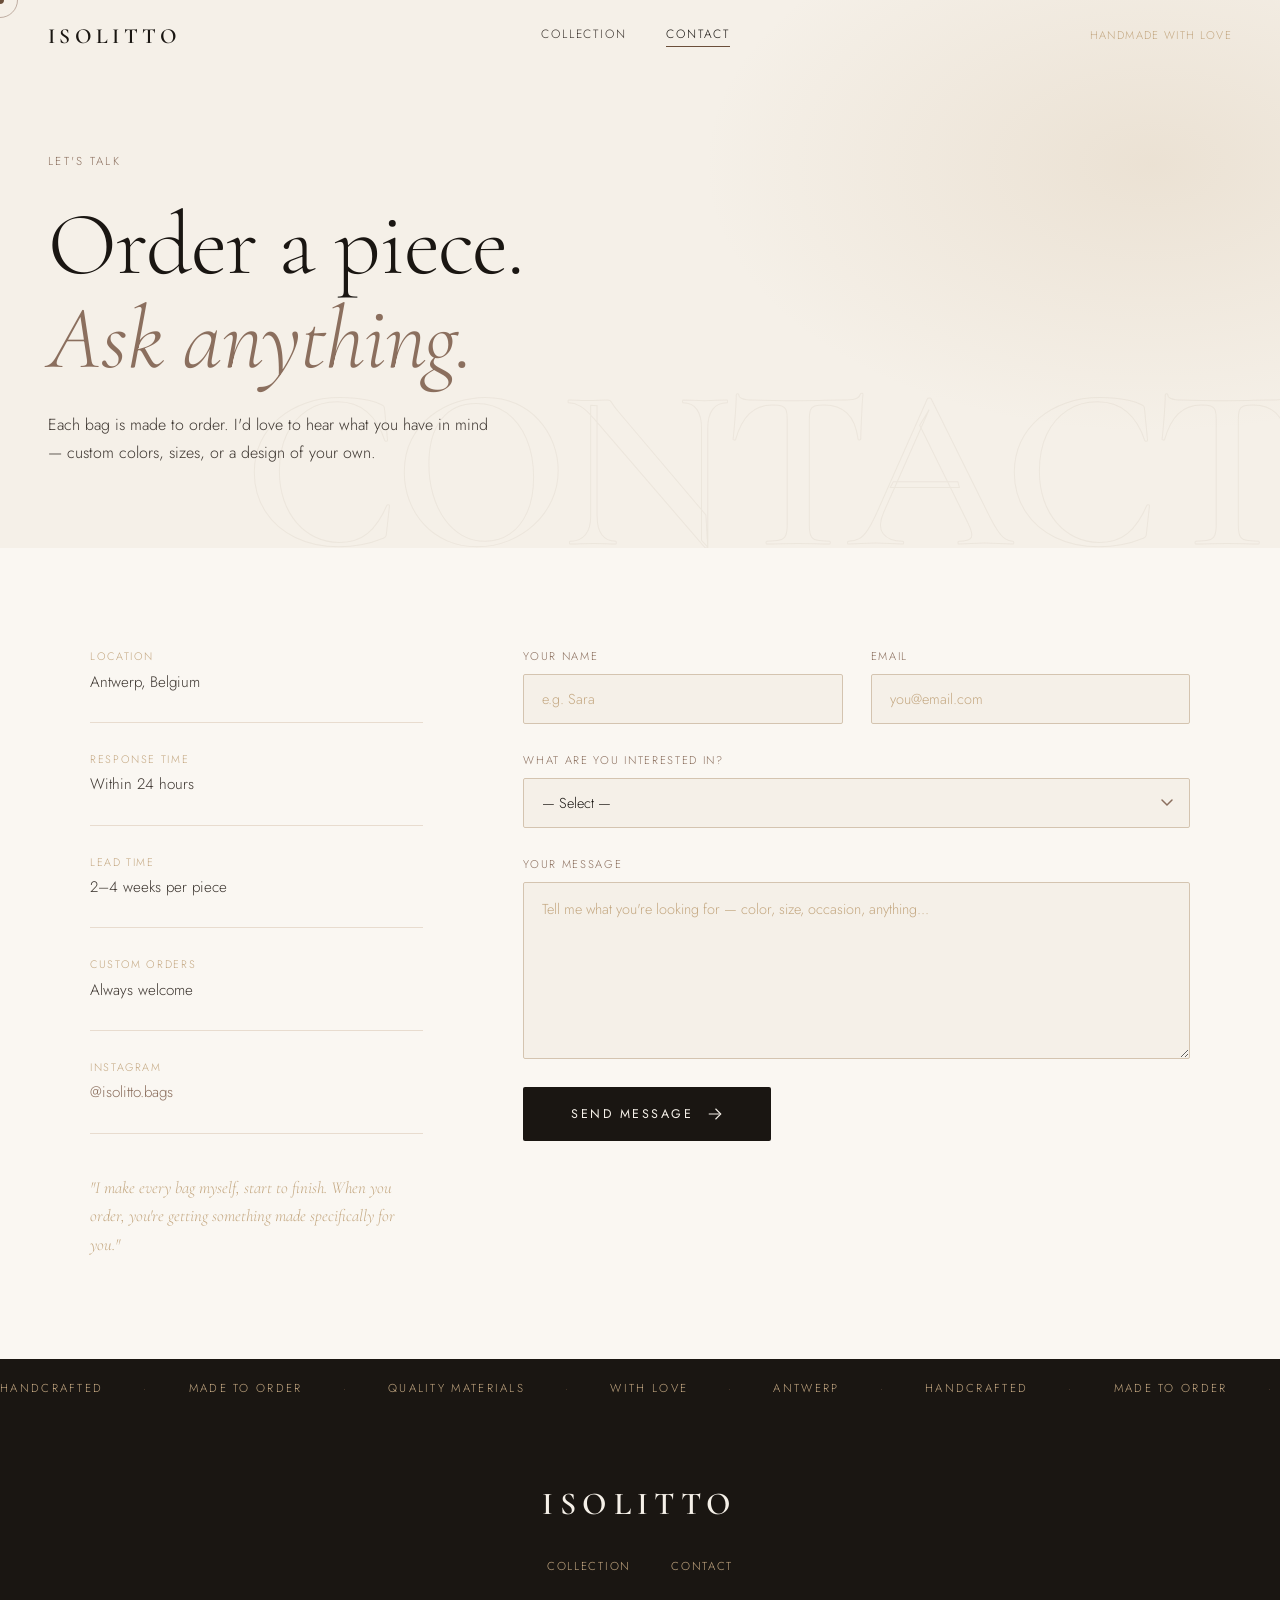
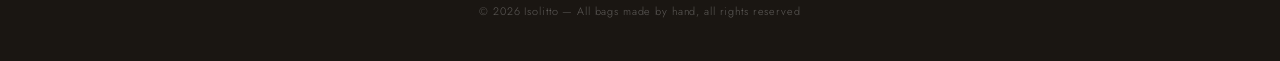
==== contact.html @ eee50d2f "Add files via upload" ====
<!DOCTYPE html>
<html lang="en">
<head>
  <meta charset="UTF-8" />
  <meta name="viewport" content="width=device-width, initial-scale=1.0" />
  <title>Contact — ISOLITTO</title>
  <link rel="stylesheet" href="style.css" />
  <link rel="preconnect" href="https://fonts.googleapis.com">
  <link rel="preconnect" href="https://fonts.gstatic.com" crossorigin>
  <link href="https://fonts.googleapis.com/css2?family=Cormorant+Garamond:ital,wght@0,300;0,400;0,500;0,600;1,300;1,400&family=Jost:wght@200;300;400;500&display=swap" rel="stylesheet">
</head>
<body class="contact-page">

  <div class="cursor" id="cursor"></div>
  <div class="cursor-follower" id="cursor-follower"></div>

  <!-- NAV -->
  <nav id="nav">
    <div class="nav-logo">
      <a href="index.html">ISOLITTO</a>
    </div>
    <div class="nav-links">
      <a href="index.html" class="nav-link">Collection</a>
      <a href="contact.html" class="nav-link active">Contact</a>
    </div>
    <div class="nav-tagline">Handmade with love</div>
  </nav>

  <!-- CONTACT HERO -->
  <section class="contact-hero">
    <div class="contact-hero-inner">
      <span class="hero-label">Let's talk</span>
      <h1 class="contact-title">Order a piece.<br><em>Ask anything.</em></h1>
      <p class="contact-sub">Each bag is made to order. I'd love to hear what you have in mind — custom colors, sizes, or a design of your own.</p>
    </div>
    <div class="hero-bg-text">CONTACT</div>
  </section>

  <!-- CONTACT BODY -->
  <section class="contact-body">
    <div class="contact-grid">

      <!-- LEFT: INFO -->
      <div class="contact-info">
        <div class="contact-info-block">
          <span class="ci-label">Location</span>
          <span class="ci-value">Antwerp, Belgium</span>
        </div>
        <div class="contact-info-block">
          <span class="ci-label">Response time</span>
          <span class="ci-value">Within 24 hours</span>
        </div>
        <div class="contact-info-block">
          <span class="ci-label">Lead time</span>
          <span class="ci-value">2–4 weeks per piece</span>
        </div>
        <div class="contact-info-block">
          <span class="ci-label">Custom orders</span>
          <span class="ci-value">Always welcome</span>
        </div>
        <div class="contact-info-block">
          <span class="ci-label">Instagram</span>
          <span class="ci-value"><a href="#">@isolitto.bags</a></span>
        </div>

        <div class="contact-note">
          <em>"I make every bag myself, start to finish. When you order, you're getting something made specifically for you."</em>
        </div>
      </div>

      <!-- RIGHT: FORM -->
      <div class="contact-form-wrap">
        <form class="contact-form" id="contactForm">

          <div class="form-row">
            <div class="form-group">
              <label for="fname">Your name</label>
              <input type="text" id="fname" name="name" placeholder="e.g. Sara" required />
            </div>
            <div class="form-group">
              <label for="femail">Email</label>
              <input type="email" id="femail" name="email" placeholder="you@email.com" required />
            </div>
          </div>

          <div class="form-group">
            <label for="fsubject">What are you interested in?</label>
            <select id="fsubject" name="subject">
              <option value="">— Select —</option>
              <option value="order">Order a specific bag</option>
              <option value="custom">Custom design</option>
              <option value="question">General question</option>
              <option value="other">Something else</option>
            </select>
          </div>

          <div class="form-group">
            <label for="fmessage">Your message</label>
            <textarea id="fmessage" name="message" rows="6" placeholder="Tell me what you're looking for — color, size, occasion, anything..."></textarea>
          </div>

          <button type="submit" class="btn-submit">
            <span class="btn-text">Send message</span>
            <svg viewBox="0 0 24 24" fill="none" stroke="currentColor" stroke-width="1.5"><path d="M5 12h14M14 5l7 7-7 7"/></svg>
          </button>

          <div class="form-success" id="formSuccess">
            <svg viewBox="0 0 24 24" fill="none" stroke="currentColor" stroke-width="1.5"><path d="M20 6L9 17l-5-5"/></svg>
            <span>Message sent! I'll get back to you soon.</span>
          </div>

        </form>
      </div>

    </div>
  </section>

  <!-- MARQUEE -->
  <div class="marquee-wrap">
    <div class="marquee-track">
      <span>Handcrafted</span><span>·</span>
      <span>Made to Order</span><span>·</span>
      <span>Quality Materials</span><span>·</span>
      <span>With Love</span><span>·</span>
      <span>Antwerp</span><span>·</span>
      <span>Handcrafted</span><span>·</span>
      <span>Made to Order</span><span>·</span>
      <span>Quality Materials</span><span>·</span>
      <span>With Love</span><span>·</span>
      <span>Antwerp</span><span>·</span>
    </div>
  </div>

  <!-- FOOTER -->
  <footer class="footer">
    <div class="footer-inner">
      <div class="footer-logo">ISOLITTO</div>
      <div class="footer-links">
        <a href="index.html">Collection</a>
        <a href="contact.html">Contact</a>
      </div>
      <p class="footer-copy">© 2026 Isolitto — All bags made by hand, all rights reserved</p>
    </div>
  </footer>

  <script src="script.js"></script>
</body>
</html>
---- style.css ----
/* ============================
   MAREN — Handmade Bags
   Style Sheet
   ============================ */

:root {
  --cream:      #F5F0E8;
  --warm-white: #FAF7F2;
  --ink:        #1A1612;
  --ink-soft:   #3D3630;
  --brown:      #8B6F5E;
  --brown-light:#C4A882;
  --sand:       #E8DCCF;
  --sand-mid:   #D4C4B0;
  --accent:     #6B4F3A;
  --font-display: 'Cormorant Garamond', Georgia, serif;
  --font-sans:    'Jost', sans-serif;
  --nav-h: 72px;
}

*, *::before, *::after { box-sizing: border-box; margin: 0; padding: 0; }

html { scroll-behavior: smooth; font-size: 16px; }

body {
  background: var(--warm-white);
  color: var(--ink);
  font-family: var(--font-sans);
  font-weight: 300;
  line-height: 1.6;
  overflow-x: hidden;
  cursor: none;
}

a { color: inherit; text-decoration: none; }
img { display: block; width: 100%; height: 100%; object-fit: cover; }

/* ============================
   CUSTOM CURSOR
   ============================ */
.cursor {
  position: fixed;
  top: 0; left: 0;
  width: 8px; height: 8px;
  background: var(--accent);
  border-radius: 50%;
  pointer-events: none;
  z-index: 9999;
  transform: translate(-50%, -50%);
  transition: transform 0.1s ease, background 0.2s;
}
.cursor-follower {
  position: fixed;
  top: 0; left: 0;
  width: 36px; height: 36px;
  border: 1px solid var(--brown);
  border-radius: 50%;
  pointer-events: none;
  z-index: 9998;
  transform: translate(-50%, -50%);
  transition: transform 0.18s ease, width 0.2s, height 0.2s, opacity 0.2s;
  opacity: 0.5;
}
body:has(a:hover) .cursor-follower,
body:has(button:hover) .cursor-follower {
  width: 52px; height: 52px;
  opacity: 0.8;
}

/* ============================
   NAV
   ============================ */
nav {
  position: fixed;
  top: 0; left: 0; right: 0;
  height: var(--nav-h);
  display: flex;
  align-items: center;
  justify-content: space-between;
  padding: 0 48px;
  z-index: 100;
  transition: background 0.4s, box-shadow 0.4s;
}
nav.scrolled {
  background: rgba(250,247,242,0.95);
  backdrop-filter: blur(12px);
  box-shadow: 0 1px 0 rgba(26,22,18,0.08);
}
.nav-logo a {
  font-family: var(--font-display);
  font-weight: 600;
  font-size: 1.35rem;
  letter-spacing: 0.2em;
  color: var(--ink);
}
.nav-links {
  display: flex;
  gap: 40px;
}
.nav-link {
  font-size: 0.75rem;
  letter-spacing: 0.15em;
  text-transform: uppercase;
  color: var(--ink-soft);
  position: relative;
  padding-bottom: 2px;
}
.nav-link::after {
  content: '';
  position: absolute;
  bottom: 0; left: 0;
  width: 0; height: 1px;
  background: var(--accent);
  transition: width 0.3s ease;
}
.nav-link:hover::after,
.nav-link.active::after { width: 100%; }
.nav-link.active { color: var(--ink); }
.nav-tagline {
  font-size: 0.7rem;
  letter-spacing: 0.12em;
  color: var(--brown-light);
  text-transform: uppercase;
}

/* ============================
   HERO
   ============================ */
.hero {
  min-height: 100vh;
  display: flex;
  flex-direction: column;
  justify-content: center;
  padding: calc(var(--nav-h) + 60px) 48px 80px;
  position: relative;
  overflow: hidden;
  background: var(--warm-white);
}
.hero::before {
  content: '';
  position: absolute;
  inset: 0;
  background:
    radial-gradient(ellipse 60% 50% at 80% 40%, rgba(196,168,130,0.15) 0%, transparent 70%),
    radial-gradient(ellipse 40% 60% at 10% 70%, rgba(139,111,94,0.08) 0%, transparent 60%);
  pointer-events: none;
}
.hero-bg-text {
  position: absolute;
  bottom: -4vw;
  right: -2vw;
  font-family: var(--font-display);
  font-weight: 600;
  font-size: 22vw;
  color: transparent;
  -webkit-text-stroke: 1px rgba(139,111,94,0.08);
  letter-spacing: -0.03em;
  pointer-events: none;
  user-select: none;
  line-height: 1;
}
.hero-label {
  display: block;
  font-size: 0.72rem;
  letter-spacing: 0.2em;
  text-transform: uppercase;
  color: var(--brown);
  margin-bottom: 28px;
  opacity: 0;
  animation: fadeUp 0.8s ease 0.2s forwards;
}
.hero-title {
  font-family: var(--font-display);
  font-size: clamp(3.5rem, 8vw, 7rem);
  font-weight: 300;
  line-height: 1.05;
  letter-spacing: -0.01em;
  color: var(--ink);
  max-width: 700px;
  opacity: 0;
  animation: fadeUp 0.9s ease 0.35s forwards;
}
.hero-title em {
  font-style: italic;
  color: var(--brown);
}
.hero-sub {
  margin-top: 28px;
  font-size: 1rem;
  color: var(--ink-soft);
  font-weight: 300;
  max-width: 340px;
  line-height: 1.8;
  opacity: 0;
  animation: fadeUp 0.9s ease 0.5s forwards;
}
.hero-scroll {
  position: absolute;
  bottom: 48px;
  left: 48px;
  display: flex;
  align-items: center;
  gap: 16px;
  font-size: 0.68rem;
  letter-spacing: 0.15em;
  text-transform: uppercase;
  color: var(--brown-light);
  opacity: 0;
  animation: fadeUp 1s ease 0.8s forwards;
}
.scroll-line {
  width: 48px;
  height: 1px;
  background: var(--brown-light);
  position: relative;
  overflow: hidden;
}
.scroll-line::after {
  content: '';
  position: absolute;
  top: 0; left: -100%;
  width: 100%; height: 100%;
  background: var(--brown);
  animation: scrollSlide 2s ease-in-out 1.5s infinite;
}
@keyframes scrollSlide {
  0% { left: -100%; }
  50% { left: 0; }
  100% { left: 100%; }
}
@keyframes fadeUp {
  from { opacity: 0; transform: translateY(24px); }
  to   { opacity: 1; transform: translateY(0); }
}

/* ============================
   COLLECTION SECTION
   ============================ */
.collection {
  padding: 100px 48px;
  background: var(--cream);
  position: relative;
}
.collection::before {
  content: '';
  position: absolute;
  top: 0; left: 0; right: 0;
  height: 1px;
  background: linear-gradient(90deg, transparent, var(--sand-mid), transparent);
}
.collection-header {
  text-align: center;
  margin-bottom: 72px;
}
.section-label {
  display: block;
  font-size: 0.72rem;
  letter-spacing: 0.2em;
  text-transform: uppercase;
  color: var(--brown);
  margin-bottom: 12px;
}
.section-title {
  font-family: var(--font-display);
  font-size: clamp(2rem, 4vw, 3.2rem);
  font-weight: 300;
  color: var(--ink);
  letter-spacing: -0.01em;
}

/* ============================
   SHOWCASE
   ============================ */
.showcase {
  position: relative;
  max-width: 1100px;
  margin: 0 auto;
}
.showcase-stage {
  display: grid;
  grid-template-columns: 1fr 1fr;
  gap: 80px;
  align-items: center;
  min-height: 560px;
}
.showcase-nav {
  position: absolute;
  top: 50%;
  transform: translateY(-50%);
  width: 48px; height: 48px;
  border: 1px solid var(--sand-mid);
  background: var(--warm-white);
  border-radius: 50%;
  cursor: none;
  display: flex;
  align-items: center;
  justify-content: center;
  color: var(--ink-soft);
  z-index: 10;
  transition: background 0.2s, border-color 0.2s, color 0.2s, transform 0.2s;
}
.showcase-nav svg { width: 18px; height: 18px; }
.showcase-nav:hover {
  background: var(--accent);
  border-color: var(--accent);
  color: white;
  transform: translateY(-50%) scale(1.05);
}
.showcase-nav.prev { left: -72px; }
.showcase-nav.next { right: -72px; }

.showcase-counter {
  position: absolute;
  top: -40px;
  right: 0;
  display: flex;
  align-items: center;
  gap: 12px;
  font-size: 0.75rem;
  letter-spacing: 0.1em;
  color: var(--brown-light);
}
.counter-sep {
  width: 30px; height: 1px;
  background: var(--sand-mid);
  display: block;
}

/* IMAGE */
.item-image-wrap {
  position: relative;
}
.item-image-placeholder {
  width: 100%;
  aspect-ratio: 3/4;
  background: var(--sand);
  border-radius: 4px;
  overflow: hidden;
  position: relative;
  display: flex;
  align-items: center;
  justify-content: center;
  transition: opacity 0.4s ease;
}
.item-image-placeholder img {
  width: 100%;
  height: 100%;
  object-fit: cover;
  border-radius: 4px;
}
.placeholder-inner {
  display: flex;
  flex-direction: column;
  align-items: center;
  gap: 16px;
  color: var(--brown-light);
}
.placeholder-inner svg {
  width: 64px; height: 64px;
  opacity: 0.6;
}
.placeholder-inner span {
  font-size: 0.75rem;
  letter-spacing: 0.1em;
  text-transform: uppercase;
  opacity: 0.6;
}
.item-number-bg {
  position: absolute;
  bottom: -16px;
  right: -16px;
  font-family: var(--font-display);
  font-size: 7rem;
  font-weight: 600;
  color: transparent;
  -webkit-text-stroke: 1px rgba(139,111,94,0.15);
  line-height: 1;
  pointer-events: none;
  user-select: none;
  transition: opacity 0.4s;
}

/* DETAILS */
.item-details {
  padding: 20px 0;
  transition: opacity 0.4s ease, transform 0.4s ease;
}
.item-meta-top {
  display: flex;
  align-items: center;
  justify-content: space-between;
  margin-bottom: 20px;
}
.item-category {
  font-size: 0.72rem;
  letter-spacing: 0.18em;
  text-transform: uppercase;
  color: var(--brown);
}
.item-availability {
  font-size: 0.68rem;
  letter-spacing: 0.1em;
  text-transform: uppercase;
  padding: 4px 12px;
  border-radius: 20px;
  background: rgba(107,79,58,0.1);
  color: var(--accent);
}
.item-availability.unavailable {
  background: rgba(200,200,200,0.2);
  color: #999;
}
.item-name {
  font-family: var(--font-display);
  font-size: clamp(2rem, 3.5vw, 3rem);
  font-weight: 400;
  line-height: 1.1;
  color: var(--ink);
  margin-bottom: 12px;
  letter-spacing: -0.01em;
}
.item-tagline {
  font-style: italic;
  font-size: 0.95rem;
  color: var(--brown-light);
  margin-bottom: 32px;
  font-family: var(--font-display);
  font-size: 1.1rem;
}
.item-divider {
  width: 48px;
  height: 1px;
  background: var(--brown-light);
  margin-bottom: 28px;
}
.item-info-grid {
  display: flex;
  flex-direction: column;
  gap: 14px;
  margin-bottom: 40px;
}
.item-info-row {
  display: flex;
  align-items: center;
  gap: 20px;
  font-size: 0.88rem;
}
.info-label {
  width: 90px;
  flex-shrink: 0;
  font-size: 0.68rem;
  letter-spacing: 0.12em;
  text-transform: uppercase;
  color: var(--brown-light);
}
.info-value { color: var(--ink-soft); }
.item-price {
  font-family: var(--font-display);
  font-size: 1.4rem;
  font-weight: 500;
  color: var(--ink);
}
.color-swatches {
  display: flex;
  gap: 8px;
  align-items: center;
}
.swatch {
  width: 18px; height: 18px;
  border-radius: 50%;
  display: inline-block;
  border: 2px solid white;
  box-shadow: 0 0 0 1px rgba(0,0,0,0.15);
  cursor: none;
  transition: transform 0.2s;
}
.swatch:hover { transform: scale(1.2); }

/* ACTIONS */
.item-actions {
  display: flex;
  flex-direction: column;
  gap: 10px;
}
.btn-order {
  display: inline-flex;
  align-items: center;
  justify-content: center;
  padding: 16px 40px;
  background: var(--ink);
  color: var(--cream);
  font-family: var(--font-sans);
  font-size: 0.78rem;
  font-weight: 400;
  letter-spacing: 0.2em;
  text-transform: uppercase;
  border-radius: 2px;
  cursor: none;
  transition: background 0.25s, color 0.25s;
  align-self: flex-start;
}
.btn-order:hover {
  background: var(--accent);
  color: white;
}
.order-note {
  font-size: 0.72rem;
  color: var(--brown-light);
  letter-spacing: 0.05em;
}

/* DOTS */
.showcase-dots {
  display: flex;
  justify-content: center;
  gap: 8px;
  margin-top: 56px;
}
.dot {
  width: 6px; height: 6px;
  border-radius: 50%;
  background: var(--sand-mid);
  cursor: none;
  transition: background 0.3s, transform 0.3s;
}
.dot.active {
  background: var(--accent);
  transform: scale(1.3);
}

/* Transition state */
.showcase-stage.transitioning .item-image-placeholder,
.showcase-stage.transitioning .item-details {
  opacity: 0;
  transform: translateY(12px);
}

/* ============================
   ABOUT STRIP
   ============================ */
.about-strip {
  padding: 80px 48px;
  background: var(--warm-white);
  border-top: 1px solid var(--sand);
  border-bottom: 1px solid var(--sand);
}
.about-strip-inner {
  max-width: 900px;
  margin: 0 auto;
  display: grid;
  grid-template-columns: repeat(4, 1fr);
  gap: 40px;
  text-align: center;
}
.about-col {
  display: flex;
  flex-direction: column;
  gap: 8px;
}
.about-num {
  font-family: var(--font-display);
  font-size: 2.8rem;
  font-weight: 300;
  color: var(--brown);
  line-height: 1;
}
.about-txt {
  font-size: 0.72rem;
  letter-spacing: 0.15em;
  text-transform: uppercase;
  color: var(--ink-soft);
}

/* ============================
   MARQUEE
   ============================ */
.marquee-wrap {
  overflow: hidden;
  background: var(--ink);
  padding: 20px 0;
}
.marquee-track {
  display: flex;
  gap: 40px;
  width: max-content;
  animation: marquee 20s linear infinite;
  align-items: center;
}
.marquee-track span {
  font-size: 0.72rem;
  letter-spacing: 0.2em;
  text-transform: uppercase;
  color: var(--brown-light);
  white-space: nowrap;
}
.marquee-track span:nth-child(even) {
  color: var(--accent);
}
@keyframes marquee {
  from { transform: translateX(0); }
  to   { transform: translateX(-50%); }
}

/* ============================
   FOOTER
   ============================ */
.footer {
  padding: 60px 48px 40px;
  background: var(--ink);
}
.footer-inner {
  max-width: 1100px;
  margin: 0 auto;
  display: flex;
  flex-direction: column;
  align-items: center;
  gap: 28px;
}
.footer-logo {
  font-family: var(--font-display);
  font-weight: 600;
  font-size: 2rem;
  letter-spacing: 0.2em;
  color: var(--cream);
}
.footer-links {
  display: flex;
  gap: 40px;
}
.footer-links a {
  font-size: 0.72rem;
  letter-spacing: 0.15em;
  text-transform: uppercase;
  color: var(--brown-light);
  transition: color 0.2s;
}
.footer-links a:hover { color: var(--cream); }
.footer-copy {
  font-size: 0.68rem;
  color: rgba(255,255,255,0.3);
  letter-spacing: 0.08em;
}

/* ============================
   CONTACT PAGE
   ============================ */
.contact-page { background: var(--warm-white); }

.contact-hero {
  min-height: 50vh;
  display: flex;
  align-items: flex-end;
  padding: calc(var(--nav-h) + 80px) 48px 80px;
  position: relative;
  overflow: hidden;
  background: var(--cream);
}
.contact-hero::before {
  content: '';
  position: absolute;
  inset: 0;
  background: radial-gradient(ellipse 50% 70% at 90% 30%, rgba(196,168,130,0.2) 0%, transparent 70%);
  pointer-events: none;
}
.contact-hero .hero-bg-text {
  font-size: 18vw;
  bottom: -3vw;
  right: -1vw;
}
.contact-hero-inner { max-width: 700px; }
.contact-title {
  font-family: var(--font-display);
  font-size: clamp(3rem, 7vw, 6rem);
  font-weight: 300;
  line-height: 1.05;
  color: var(--ink);
  margin: 20px 0 24px;
  letter-spacing: -0.01em;
}
.contact-title em { font-style: italic; color: var(--brown); }
.contact-sub {
  font-size: 1rem;
  color: var(--ink-soft);
  max-width: 440px;
  line-height: 1.8;
}

.contact-body {
  padding: 100px 48px;
}
.contact-grid {
  max-width: 1100px;
  margin: 0 auto;
  display: grid;
  grid-template-columns: 1fr 2fr;
  gap: 100px;
  align-items: start;
}
.contact-info {
  display: flex;
  flex-direction: column;
  gap: 28px;
}
.contact-info-block {
  display: flex;
  flex-direction: column;
  gap: 4px;
  padding-bottom: 28px;
  border-bottom: 1px solid var(--sand);
}
.contact-info-block:last-of-type { border: none; }
.ci-label {
  font-size: 0.68rem;
  letter-spacing: 0.15em;
  text-transform: uppercase;
  color: var(--brown-light);
}
.ci-value {
  font-size: 0.95rem;
  color: var(--ink-soft);
}
.ci-value a { color: var(--brown); }
.ci-value a:hover { text-decoration: underline; }
.contact-note {
  margin-top: 12px;
  font-family: var(--font-display);
  font-size: 1.05rem;
  font-style: italic;
  color: var(--brown-light);
  line-height: 1.7;
}

/* FORM */
.contact-form {
  display: flex;
  flex-direction: column;
  gap: 28px;
  position: relative;
}
.form-row {
  display: grid;
  grid-template-columns: 1fr 1fr;
  gap: 28px;
}
.form-group {
  display: flex;
  flex-direction: column;
  gap: 8px;
}
.form-group label {
  font-size: 0.7rem;
  letter-spacing: 0.15em;
  text-transform: uppercase;
  color: var(--brown);
}
.form-group input,
.form-group select,
.form-group textarea {
  background: var(--cream);
  border: 1px solid var(--sand-mid);
  border-radius: 2px;
  padding: 14px 18px;
  font-family: var(--font-sans);
  font-size: 0.9rem;
  font-weight: 300;
  color: var(--ink);
  outline: none;
  transition: border-color 0.25s, box-shadow 0.25s;
  cursor: none;
}
.form-group input::placeholder,
.form-group textarea::placeholder {
  color: var(--brown-light);
}
.form-group input:focus,
.form-group select:focus,
.form-group textarea:focus {
  border-color: var(--brown);
  box-shadow: 0 0 0 3px rgba(139,111,94,0.1);
}
.form-group select {
  appearance: none;
  background-image: url("data:image/svg+xml,%3Csvg xmlns='http://www.w3.org/2000/svg' width='12' height='8' viewBox='0 0 12 8'%3E%3Cpath d='M1 1l5 5 5-5' stroke='%238B6F5E' stroke-width='1.5' fill='none' stroke-linecap='round'/%3E%3C/svg%3E");
  background-repeat: no-repeat;
  background-position: right 16px center;
}
.form-group textarea { resize: vertical; min-height: 140px; line-height: 1.7; }

.btn-submit {
  display: inline-flex;
  align-items: center;
  gap: 12px;
  padding: 18px 48px;
  background: var(--ink);
  color: var(--cream);
  font-family: var(--font-sans);
  font-size: 0.78rem;
  font-weight: 400;
  letter-spacing: 0.2em;
  text-transform: uppercase;
  border: none;
  border-radius: 2px;
  cursor: none;
  transition: background 0.25s;
  align-self: flex-start;
}
.btn-submit svg { width: 18px; height: 18px; transition: transform 0.2s; }
.btn-submit:hover { background: var(--accent); }
.btn-submit:hover svg { transform: translateX(4px); }

.form-success {
  display: none;
  align-items: center;
  gap: 12px;
  padding: 16px 20px;
  background: rgba(107,79,58,0.08);
  border: 1px solid rgba(107,79,58,0.2);
  border-radius: 2px;
  color: var(--accent);
  font-size: 0.88rem;
}
.form-success svg { width: 20px; height: 20px; flex-shrink: 0; }
.form-success.visible { display: flex; }

/* ============================
   RESPONSIVE
   ============================ */
@media (max-width: 900px) {
  nav { padding: 0 24px; }
  .nav-tagline { display: none; }
  .hero { padding: calc(var(--nav-h) + 40px) 24px 60px; }
  .hero-scroll { left: 24px; }
  .hero-bg-text { font-size: 28vw; }

  .collection { padding: 72px 24px; }
  .showcase-nav.prev { left: -16px; }
  .showcase-nav.next { right: -16px; }
  .showcase-stage {
    grid-template-columns: 1fr;
    gap: 40px;
    min-height: auto;
  }
  .item-image-wrap { max-width: 380px; margin: 0 auto; }
  .about-strip { padding: 60px 24px; }
  .about-strip-inner {
    grid-template-columns: repeat(2, 1fr);
    gap: 32px;
  }
  .contact-hero { padding: calc(var(--nav-h) + 60px) 24px 60px; }
  .contact-body { padding: 60px 24px; }
  .contact-grid {
    grid-template-columns: 1fr;
    gap: 60px;
  }
  .form-row { grid-template-columns: 1fr; }
  .footer { padding: 48px 24px 32px; }
}

@media (max-width: 600px) {
  .hero-title { font-size: 3rem; }
  .showcase-nav { width: 38px; height: 38px; }
  .showcase-nav.prev { left: -4px; }
  .showcase-nav.next { right: -4px; }
  .about-strip-inner { grid-template-columns: repeat(2,1fr); }
  .contact-title { font-size: 2.8rem; }
}
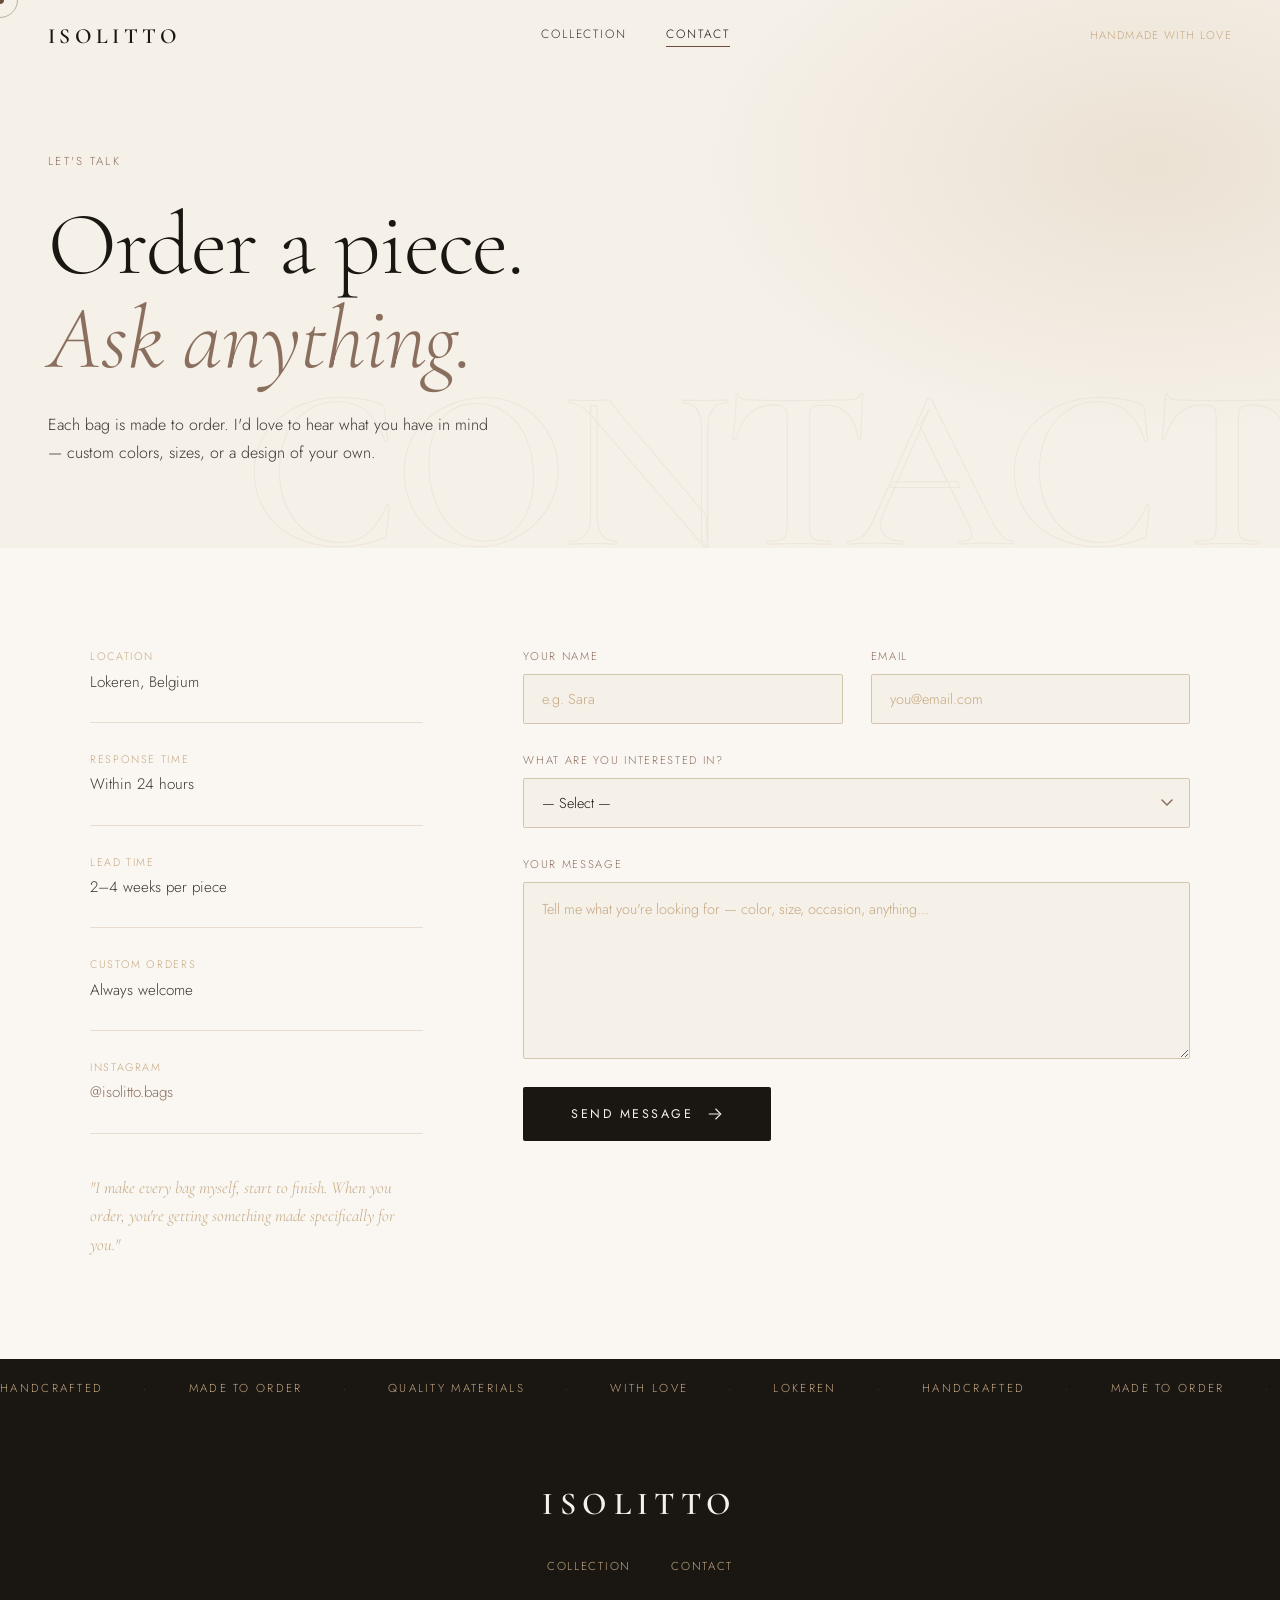
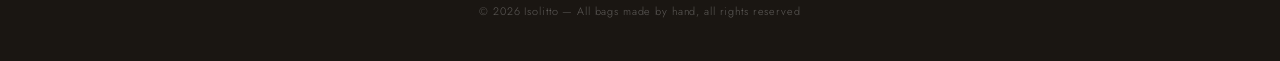
==== commit 83004a9e: "Update contact.html" ====
--- a/contact.html
+++ b/contact.html
@@ -44,7 +44,7 @@
       <div class="contact-info">
         <div class="contact-info-block">
           <span class="ci-label">Location</span>
-          <span class="ci-value">Antwerp, Belgium</span>
+          <span class="ci-value">Lokeren, Belgium</span>
         </div>
         <div class="contact-info-block">
           <span class="ci-label">Response time</span>
@@ -122,12 +122,12 @@
       <span>Made to Order</span><span>·</span>
       <span>Quality Materials</span><span>·</span>
       <span>With Love</span><span>·</span>
-      <span>Antwerp</span><span>·</span>
+      <span>Lokeren</span><span>·</span>
       <span>Handcrafted</span><span>·</span>
       <span>Made to Order</span><span>·</span>
       <span>Quality Materials</span><span>·</span>
       <span>With Love</span><span>·</span>
-      <span>Antwerp</span><span>·</span>
+      <span>Lokeren</span><span>·</span>
     </div>
   </div>
 
@@ -145,4 +145,4 @@
 
   <script src="script.js"></script>
 </body>
-</html>+</html>
